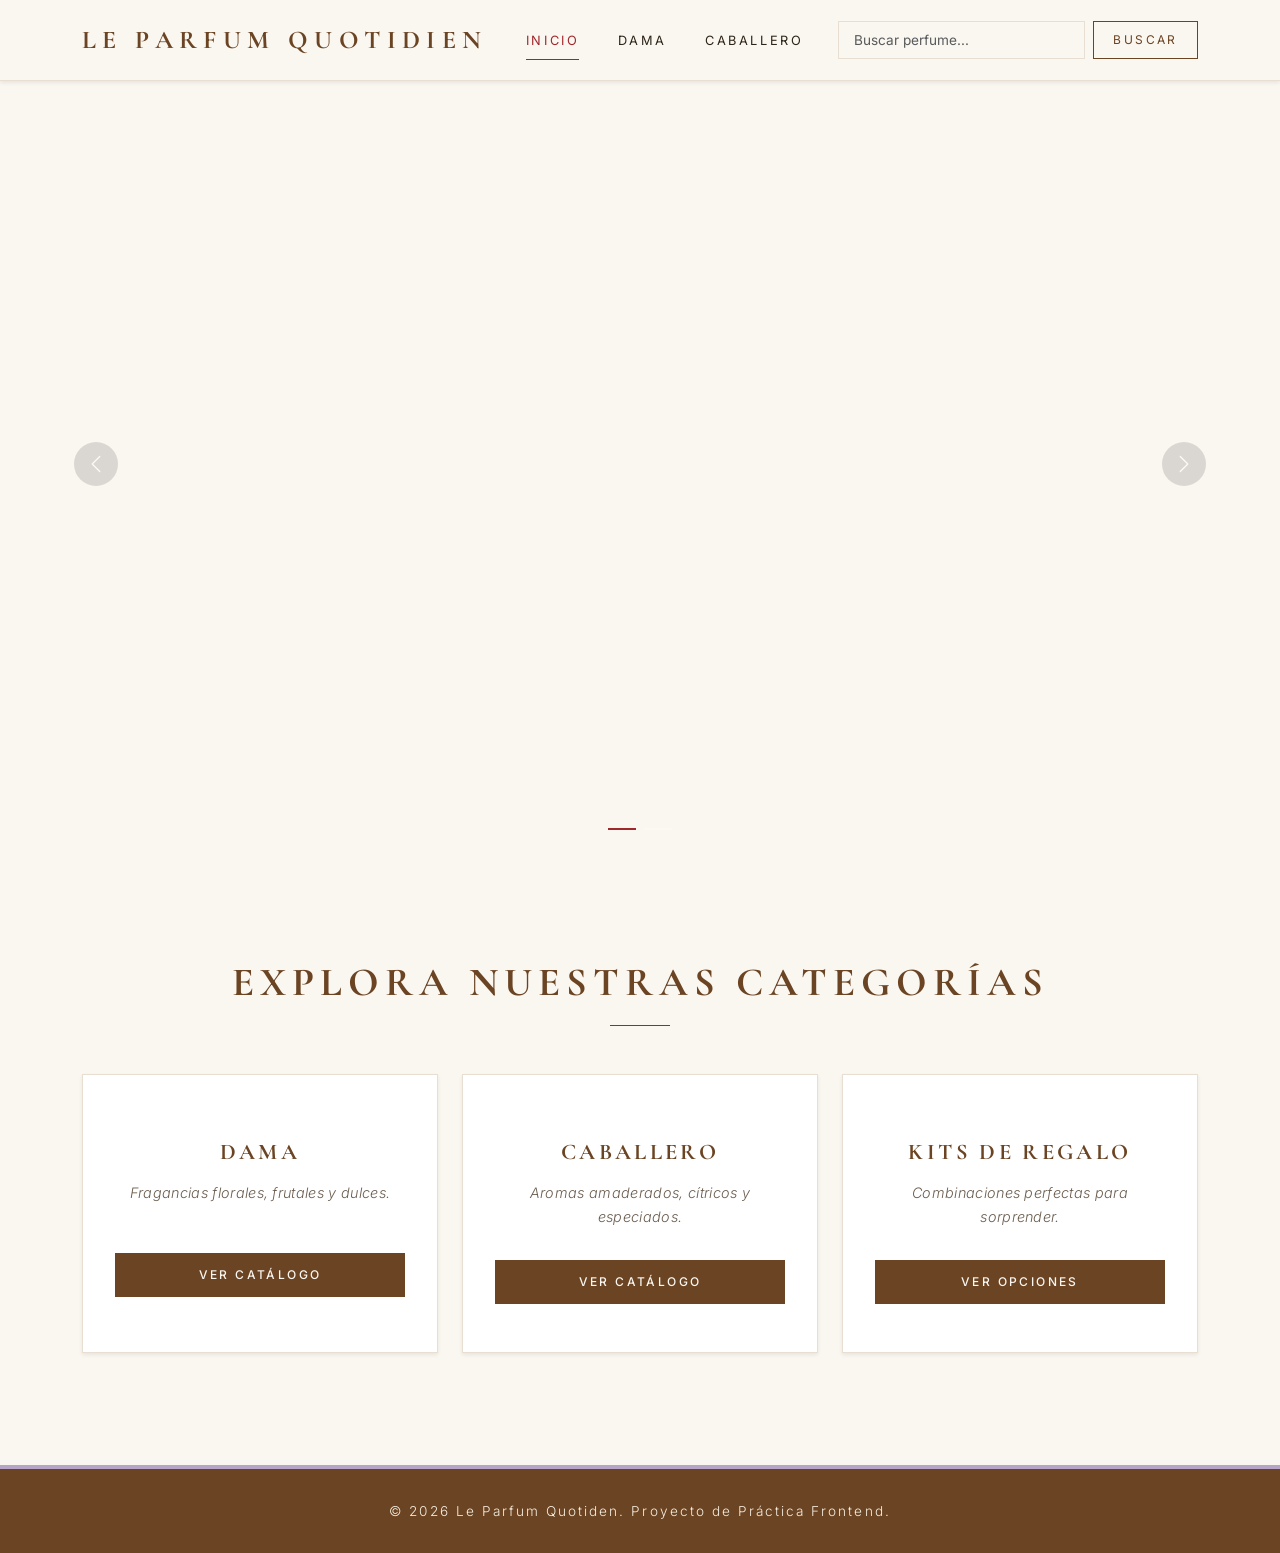
==== index.html @ 6ef6cb1e "Cambios de estilo y correccion nav" ====
<!DOCTYPE html>
<html lang="es">
<head>
    <meta charset="UTF-8">
    <meta name="viewport" content="width=device-width, initial-scale=1.0">
    <title>Le Parfum Quotiden</title>
    
    <link href="https://cdn.jsdelivr.net/npm/bootstrap@5.3.8/dist/css/bootstrap.min.css" rel="stylesheet" integrity="sha384-sRIl4kxILFvY47J16cr9ZwB07vP4J8+LH7qKQnuqkuIAvNWLzeN8tE5YBujZqJLB" crossorigin="anonymous">
    
    <link rel="stylesheet" href="./src/css/styles.css">
</head>
<body>
    <header>
        <nav class="navbar navbar-expand-lg navbar-dark bg-dark shadow-sm">
            <div class="container">
                <a class="navbar-brand fw-bold fs-3" href="./index.html">
                    LE PARFUM QUOTIDIEN
                </a>

                <button class="navbar-toggler" type="button" data-bs-toggle="collapse" data-bs-target="#navbarPerfumes">
                    <span class="navbar-toggler-icon"></span>
                </button>

                <div class="collapse navbar-collapse" id="navbarPerfumes">
                    <ul class="navbar-nav ms-auto mb-2 mb-lg-0">
                        <li class="nav-item"><a class="nav-link active" href="./index.html">Inicio</a></li>
                        <li class="nav-item"><a class="nav-link" href="./dama.html">Dama</a></li>
                        <li class="nav-item"><a class="nav-link" href="./caballero.html">Caballero</a></li>
                    </ul>
                    
                    <form class="d-flex ms-lg-3" role="search">
                        <input class="form-control me-2" type="search" placeholder="Buscar perfume..." aria-label="Search">
                        <button class="btn btn-outline-primary" type="submit">Buscar</button>
                    </form>
                </div>
            </div>
        </nav>
    </header>

    <main>
        <div id="carouselPrincipal" class="carousel slide carousel-fade mb-5" data-bs-ride="carousel">
            <div class="carousel-indicators">
                <button type="button" data-bs-target="#carouselPrincipal" data-bs-slide-to="0" class="active"></button>
                <button type="button" data-bs-target="#carouselPrincipal" data-bs-slide-to="1"></button>
            </div>

            <div class="carousel-inner">
                <div class="carousel-item active">
                    <video autoplay muted loop class="d-block carousel-video">
                        <source src="./src/media/landing/carousel1.mp4" type="video/mp4">
                        Tu navegador no soporta el elemento de video.
                    </video>
                </div>

                <div class="carousel-item">
                    <div class="ratio-carousel">
                        <iframe
                            src="https://www.youtube.com/embed/Tdal-6WNWVo?autoplay=1&mute=1&loop=1&playlist=Tdal-6WNWVo&controls=0&showinfo=0&modestbranding=1&rel=0&playsinline=1&disablekb=1&iv_load_policy=3"
                            title="Video promocional"
                            allow="autoplay; encrypted-media; picture-in-picture"
                            allowfullscreen>
                        </iframe>
                    </div>
                    <div class="carousel-caption d-none d-md-block">
                        <h5>Nueva Experiencia</h5>
                        <p>Descubre nuestras fragancias en movimiento.</p>
                    </div>
                </div>
            </div>

            <button class="carousel-control-prev" type="button" data-bs-target="#carouselPrincipal" data-bs-slide="prev">
                <span class="carousel-control-prev-icon"></span>
            </button>
            <button class="carousel-control-next" type="button" data-bs-target="#carouselPrincipal" data-bs-slide="next">
                <span class="carousel-control-next-icon"></span>
            </button>
        </div>

        <div class="container mb-5">
            <h2 class="text-center fw-bold mb-4">Explora nuestras categorías</h2>
            
            <div class="row g-4 row-cols-1 row-cols-md-3">
                <div class="col" id="dama">
                    <div class="card h-100 category-card shadow-sm border-0 text-center">
                        <div class="card-body py-5">
                            <div class="display-1 text-primary mb-3"></div>
                            <h3 class="card-title fw-bold">Dama</h3>
                            <p class="card-text text-muted">Fragancias florales, frutales y dulces.</p>
                            <a href="./dama.html" class="btn btn-primary w-100">Ver Catálogo</a>
                        </div>
                    </div>
                </div>
                
                <div class="col" id="caballero">
                    <div class="card h-100 category-card shadow-sm border-0 text-center">
                        <div class="card-body py-5">
                            <div class="display-1 text-primary mb-3"></div>
                            <h3 class="card-title fw-bold">Caballero</h3>
                            <p class="card-text text-muted">Aromas amaderados, cítricos y especiados.</p>
                            <a href="./caballero.html" class="btn btn-primary w-100">Ver Catálogo</a>
                        </div>
                    </div>
                </div>

                <div class="col">
                    <div class="card h-100 category-card shadow-sm border-0 text-center">
                        <div class="card-body py-5">
                            <div class="display-1 text-primary mb-3"></div>
                            <h3 class="card-title fw-bold">Kits de Regalo</h3>
                            <p class="card-text text-muted">Combinaciones perfectas para sorprender.</p>
                            <a href="./kits.html" class="btn btn-primary w-100">Ver Opciones</a>
                        </div>
                    </div>
                </div>
            </div>
        </div>
    </main>

    <footer class="bg-dark text-white text-center py-4 mt-auto">
        <div class="container">
            <p class="mb-0">&copy; 2026 Le Parfum Quotiden. Proyecto de Práctica Frontend.</p>
        </div>
    </footer>

    <script src="https://cdn.jsdelivr.net/npm/bootstrap@5.3.8/dist/js/bootstrap.bundle.min.js"></script>
    <script src="./main.js"></script>
</body>
</html>
---- src/css/styles.css ----
/* ============================================
   LE PARFUM QUOTIDIEN — Estilos minimalistas
   Paleta: madera, lavanda, vainilla, rojo intenso
   ============================================ */

@import url('https://fonts.googleapis.com/css2?family=Cormorant+Garamond:wght@300;400;500;600;700&family=Inter:wght@300;400;500;600&display=swap');

:root {
    --madera-oscura: #6B4423;
    --madera-media:  #8B6B47;
    --madera-clara:  #C4A57B;
    --lavanda:       #B6A5C8;
    --lavanda-suave: #E8E0EF;
    --vainilla:      #FAF6F0;
    --crema:         #F5EDE0;
    --rojo-intenso:  #A0282D;
    --rojo-hover:    #7A1E22;
    --texto:         #2C2418;
    --texto-suave:   #6B5D4F;
    --linea:         #E8DFD2;
}

/* ---------- BASE ---------- */
html, body {
    height: 100%;
}

body {
    font-family: 'Inter', sans-serif;
    background-color: var(--vainilla);
    color: var(--texto);
    font-weight: 300;
    letter-spacing: 0.02em;
    display: flex;
    flex-direction: column;
}

main {
    flex: 1;
}

h1, h2, h3, h4, h5, h6,
.card-title,
.navbar-brand {
    font-family: 'Cormorant Garamond', serif;
    font-weight: 500;
    letter-spacing: 0.04em;
    color: var(--texto);
}

/* ---------- NAVBAR ---------- */
.navbar.bg-dark {
    background-color: var(--vainilla) !important;
    border-bottom: 1px solid var(--linea);
    padding: 1rem 0;
}

.navbar-dark .navbar-brand {
    color: var(--madera-oscura) !important;
    font-size: 1.6rem !important;
    letter-spacing: 0.25em;
    text-transform: uppercase;
    font-weight: 600;
}

.navbar-dark .nav-link {
    color: var(--texto) !important;
    text-transform: uppercase;
    font-size: 0.8rem;
    letter-spacing: 0.2em;
    font-weight: 400;
    padding: 0.5rem 1.2rem !important;
    position: relative;
    transition: color 0.25s ease;
}

.navbar-dark .nav-link:hover,
.navbar-dark .nav-link.active {
    color: var(--rojo-intenso) !important;
}

.navbar-dark .nav-link.active::after {
    content: '';
    position: absolute;
    bottom: -2px;
    left: 1.2rem;
    right: 1.2rem;
    height: 1px;
    background-color: var(--rojo-intenso);
}

.navbar-dark .navbar-toggler {
    border-color: var(--madera-clara);
}

.navbar-dark .navbar-toggler-icon {
    filter: invert(0.7) sepia(0.4);
}

/* Buscador */
.navbar .form-control {
    border: 1px solid var(--linea);
    background-color: transparent;
    border-radius: 0;
    font-size: 0.85rem;
    padding: 0.5rem 0.9rem;
}

.navbar .form-control:focus {
    border-color: var(--lavanda);
    box-shadow: none;
    background-color: #fff;
}

.navbar .btn-outline-primary {
    color: var(--madera-oscura);
    border: 1px solid var(--madera-oscura);
    border-radius: 0;
    text-transform: uppercase;
    font-size: 0.75rem;
    letter-spacing: 0.2em;
    padding: 0.5rem 1.2rem;
    background: transparent;
    transition: all 0.3s ease;
}

.navbar .btn-outline-primary:hover {
    background-color: var(--madera-oscura);
    color: var(--vainilla);
}

/* ---------- CAROUSEL ---------- */
.carousel-item {
    height: 85vh;
}

.carousel-video,
.carousel-img,
.carousel-item img {
    height: 100%;
    width: 100%;
    object-fit: cover;
    filter: brightness(0.85);
}

/* Iframe de YouTube en el carrusel: llenar el area sin barras negras */
.ratio-carousel {
    position: relative;
    width: 100%;
    height: 100%;
    overflow: hidden;
}

.ratio-carousel iframe {
    position: absolute;
    top: 50%;
    left: 50%;
    width: 100vw;
    height: 56.25vw;       /* 16:9 sobre el ancho */
    min-height: 100%;
    min-width: 177.78vh;   /* 16:9 sobre el alto */
    transform: translate(-50%, -50%);
    border: 0;
    pointer-events: none;  /* impide que el click pause el video */
}

.carousel-caption {
    background: transparent !important;
    bottom: 15%;
}

.carousel-caption h5 {
    font-family: 'Cormorant Garamond', serif;
    font-size: 2.5rem;
    font-weight: 400;
    letter-spacing: 0.15em;
    text-transform: uppercase;
    color: var(--vainilla);
    text-shadow: 0 2px 12px rgba(0, 0, 0, 0.4);
}

.carousel-caption p {
    font-size: 1rem;
    font-weight: 300;
    letter-spacing: 0.1em;
    color: var(--vainilla);
    text-shadow: 0 2px 8px rgba(0, 0, 0, 0.5);
}

.carousel-indicators [data-bs-target] {
    width: 28px;
    height: 2px;
    background-color: rgba(255, 255, 255, 0.6);
    border: none;
    margin: 0 4px;
    transition: background-color 0.3s ease;
}

.carousel-indicators .active {
    background-color: var(--rojo-intenso);
}

.carousel-control-prev-icon,
.carousel-control-next-icon {
    background-color: rgba(0, 0, 0, 0.25);
    border-radius: 50%;
    padding: 1.4rem;
    background-size: 45%;
}

/* ---------- TITULOS DE SECCION ---------- */
main h2,
.container h2 {
    font-family: 'Cormorant Garamond', serif;
    font-weight: 400;
    font-size: 2.5rem;
    letter-spacing: 0.15em;
    text-transform: uppercase;
    color: var(--madera-oscura);
    position: relative;
    padding-bottom: 1.2rem;
    margin-bottom: 3rem !important;
}

main h2::after,
.container h2::after {
    content: '';
    position: absolute;
    bottom: 0;
    left: 50%;
    transform: translateX(-50%);
    width: 60px;
    height: 1px;
    background-color: var(--rojo-intenso);
}

/* ---------- CARDS DE CATEGORIA (Index) ---------- */
.category-card {
    transition: transform 0.4s ease, box-shadow 0.4s ease;
    cursor: pointer;
    background-color: #fff !important;
    border: 1px solid var(--linea) !important;
    border-radius: 0 !important;
}

.category-card:hover {
    transform: translateY(-8px);
    box-shadow: 0 18px 40px rgba(107, 68, 35, 0.12) !important;
}

.category-card .card-body {
    padding: 3rem 2rem !important;
}

.category-card .card-title {
    font-size: 1.8rem;
    letter-spacing: 0.15em;
    text-transform: uppercase;
    color: var(--madera-oscura);
    margin-bottom: 1rem;
}

.category-card .card-text {
    color: var(--texto-suave) !important;
    font-size: 0.9rem;
    font-style: italic;
    margin-bottom: 2rem;
    min-height: 2.5rem;
}

/* ---------- CARDS DE PRODUCTO (Dama / Caballero / Kits) ---------- */
.card {
    background-color: #fff;
    border: 1px solid var(--linea) !important;
    border-radius: 0 !important;
    overflow: hidden;
    transition: transform 0.4s ease, box-shadow 0.4s ease;
}

.card:hover {
    transform: translateY(-6px);
    box-shadow: 0 18px 40px rgba(107, 68, 35, 0.12) !important;
}

.card-img-top {
    transition: transform 0.6s ease;
}

.card:hover .card-img-top {
    transform: scale(1.04);
}

.card-body {
    padding: 1.5rem !important;
}

.card-title {
    font-size: 1.4rem !important;
    letter-spacing: 0.1em;
    color: var(--madera-oscura);
}

.card-text {
    color: var(--texto-suave) !important;
    font-size: 0.85rem;
    line-height: 1.6;
}

/* ---------- BOTONES ---------- */
.btn-primary,
.btn-dark {
    background-color: var(--madera-oscura) !important;
    border: 1px solid var(--madera-oscura) !important;
    color: var(--vainilla) !important;
    border-radius: 0 !important;
    text-transform: uppercase;
    letter-spacing: 0.2em;
    font-size: 0.75rem;
    font-weight: 500;
    padding: 0.75rem 1.5rem !important;
    transition: all 0.3s ease;
}

.btn-primary:hover,
.btn-dark:hover {
    background-color: var(--rojo-intenso) !important;
    border-color: var(--rojo-intenso) !important;
    color: var(--vainilla) !important;
    letter-spacing: 0.25em;
}

.btn.rounded-pill {
    border-radius: 0 !important;
}

/* ---------- HEROES DE CATEGORIA (Dama / Caballero) ---------- */
main > header.position-relative {
    min-height: 60vh !important;
    margin-bottom: 2rem;
}

main > header.position-relative::before {
    content: '';
    position: absolute;
    inset: 0;
    background: linear-gradient(rgba(44, 36, 24, 0.55), rgba(44, 36, 24, 0.65));
    z-index: 1;
}

main > header.position-relative > * {
    position: relative;
    z-index: 2;
}

main > header.position-relative span,
main > header.position-relative h1,
main > header.position-relative p {
    color: var(--vainilla) !important;
}

main > header.position-relative span {
    font-family: 'Cormorant Garamond', serif;
    font-weight: 300 !important;
}

/* ---------- FOOTER ---------- */
footer.bg-dark {
    background-color: var(--madera-oscura) !important;
    color: var(--vainilla) !important;
    border-top: 4px solid var(--lavanda);
    padding: 2rem 0 !important;
    font-size: 0.85rem;
    letter-spacing: 0.15em;
}

footer p {
    color: var(--crema) !important;
    margin: 0;
}

/* ---------- ACENTO LAVANDA: detalle decorativo en secciones ---------- */
.container.mb-5 {
    background-color: var(--vainilla);
    padding-top: 4rem;
    padding-bottom: 4rem;
}

/* ---------- RESPONSIVE ---------- */
@media (max-width: 768px) {
    .navbar-dark .navbar-brand {
        font-size: 1.1rem !important;
        letter-spacing: 0.15em;
    }
    .carousel-item {
        height: 85vh;
    }
    main h2,
    .container h2 {
        font-size: 1.8rem;
    }
    .carousel-caption h5 {
        font-size: 1.5rem;
    }
}

.ratio-carousel {
    position: relative;
    width: 100%;
    height: 100%;
    overflow: hidden;
}

.ratio-carousel iframe {
    position: absolute;
    top: 50%;
    left: 50%;
    width: 100vw;
    height: 56.25vw; /* 16:9 sobre el ancho */
    min-height: 100%;
    min-width: 177.78vh; /* 16:9 sobre el alto */
    transform: translate(-50%, -50%);
    border: 0;
    pointer-events: none; /* impide que el click en el video pause */
}
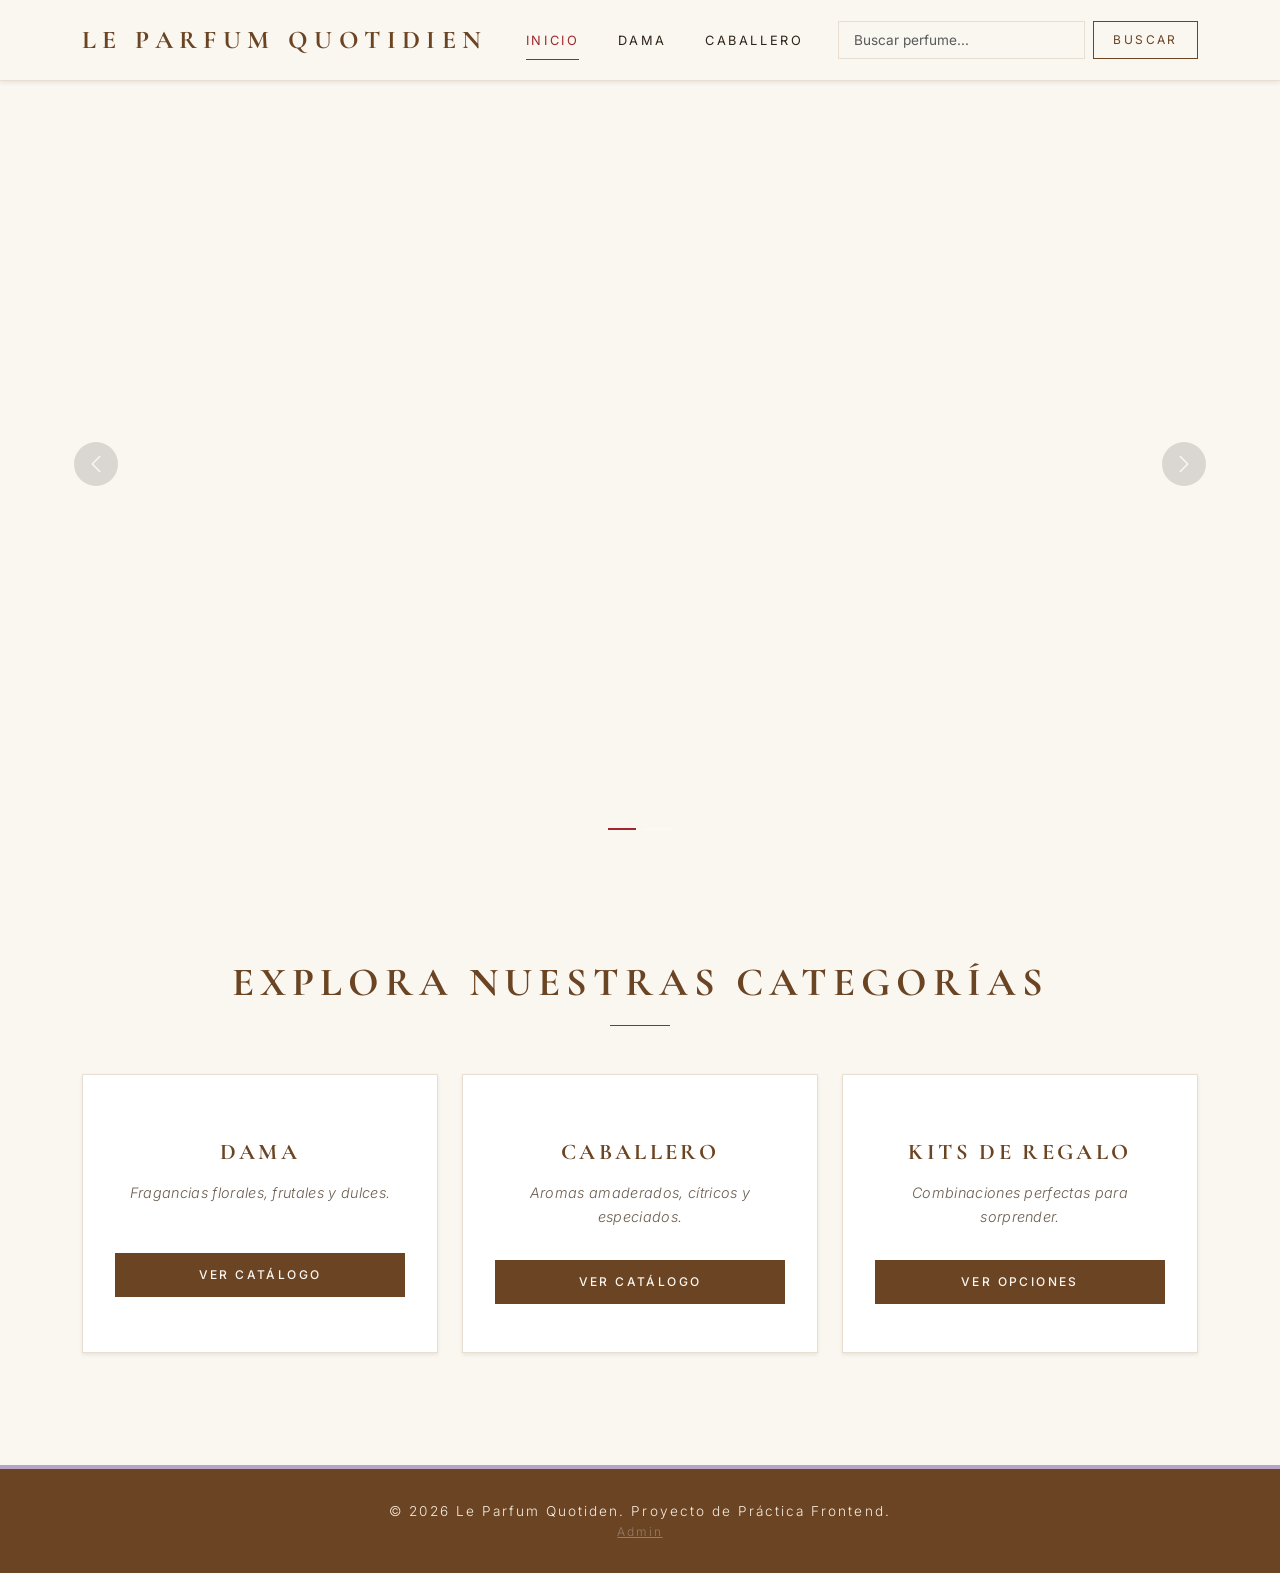
==== commit 8f48a2d5: "Agrego login de administrador" ====
--- a/index.html
+++ b/index.html
@@ -119,10 +119,12 @@
     <footer class="bg-dark text-white text-center py-4 mt-auto">
         <div class="container">
             <p class="mb-0">&copy; 2026 Le Parfum Quotiden. Proyecto de Práctica Frontend.</p>
+            <a href="./login.html" style="color: rgba(255,255,255,0.3); font-size: 0.75rem;">Admin</a>
         </div>
     </footer>
 
     <script src="https://cdn.jsdelivr.net/npm/bootstrap@5.3.8/dist/js/bootstrap.bundle.min.js"></script>
-    <script src="./main.js"></script>
+    <script src="./src/js/main.js"></script>
+
 </body>
 </html>
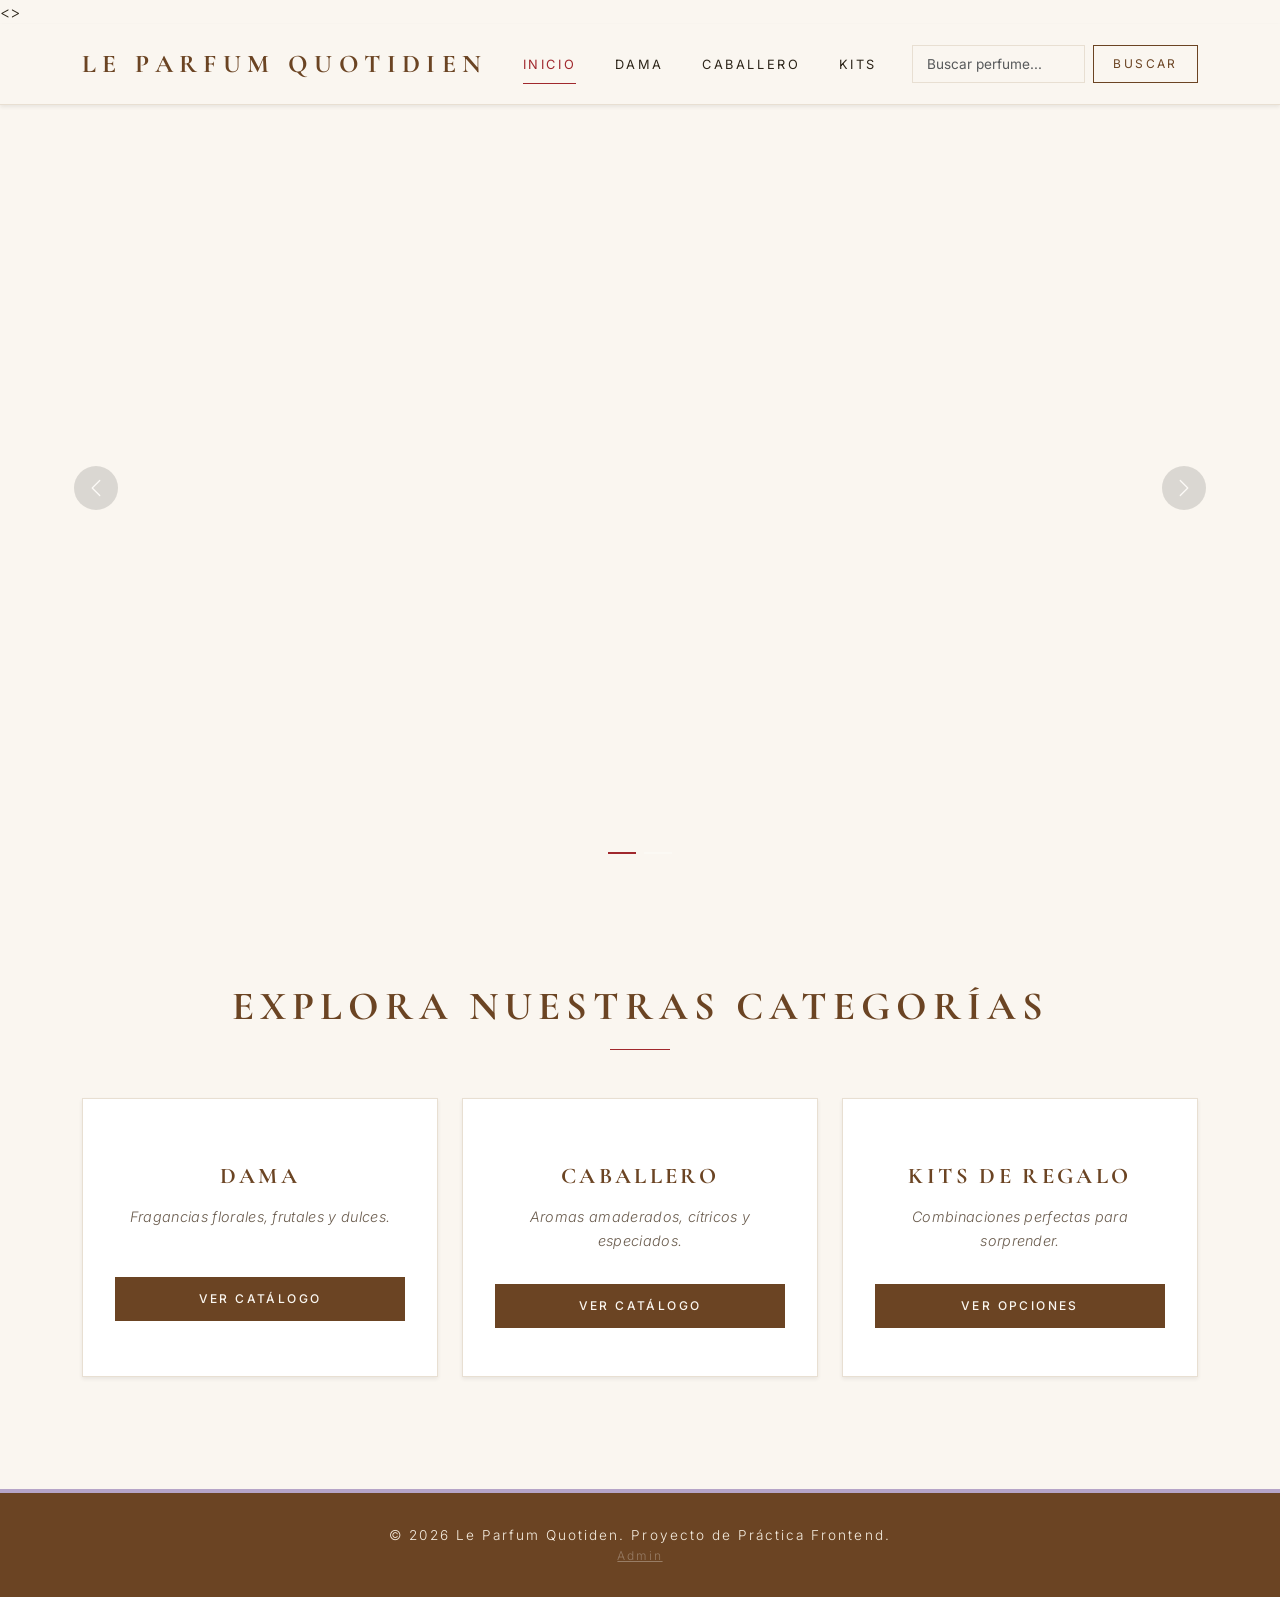
==== commit 6e854118: "Feature: Se agregan includes de header y footer" ====
--- a/index.html
+++ b/index.html
@@ -9,34 +9,8 @@
     
     <link rel="stylesheet" href="./src/css/styles.css">
 </head>
-<body>
-    <header>
-        <nav class="navbar navbar-expand-lg navbar-dark bg-dark shadow-sm">
-            <div class="container">
-                <a class="navbar-brand fw-bold fs-3" href="./index.html">
-                    LE PARFUM QUOTIDIEN
-                </a>
-
-                <button class="navbar-toggler" type="button" data-bs-toggle="collapse" data-bs-target="#navbarPerfumes">
-                    <span class="navbar-toggler-icon"></span>
-                </button>
-
-                <div class="collapse navbar-collapse" id="navbarPerfumes">
-                    <ul class="navbar-nav ms-auto mb-2 mb-lg-0">
-                        <li class="nav-item"><a class="nav-link active" href="./index.html">Inicio</a></li>
-                        <li class="nav-item"><a class="nav-link" href="./dama.html">Dama</a></li>
-                        <li class="nav-item"><a class="nav-link" href="./caballero.html">Caballero</a></li>
-                    </ul>
-                    
-                    <form class="d-flex ms-lg-3" role="search">
-                        <input class="form-control me-2" type="search" placeholder="Buscar perfume..." aria-label="Search">
-                        <button class="btn btn-outline-primary" type="submit">Buscar</button>
-                    </form>
-                </div>
-            </div>
-        </nav>
-    </header>
-
+<>
+   <div id="header-placeholder"></div>
     <main>
         <div id="carouselPrincipal" class="carousel slide carousel-fade mb-5" data-bs-ride="carousel">
             <div class="carousel-indicators">
@@ -86,7 +60,7 @@
                             <div class="display-1 text-primary mb-3"></div>
                             <h3 class="card-title fw-bold">Dama</h3>
                             <p class="card-text text-muted">Fragancias florales, frutales y dulces.</p>
-                            <a href="./dama.html" class="btn btn-primary w-100">Ver Catálogo</a>
+                            <a href="./src/views/dama.html" class="btn btn-primary w-100">Ver Catálogo</a>
                         </div>
                     </div>
                 </div>
@@ -97,7 +71,7 @@
                             <div class="display-1 text-primary mb-3"></div>
                             <h3 class="card-title fw-bold">Caballero</h3>
                             <p class="card-text text-muted">Aromas amaderados, cítricos y especiados.</p>
-                            <a href="./caballero.html" class="btn btn-primary w-100">Ver Catálogo</a>
+                            <a href="./src/views/caballero.html" class="btn btn-primary w-100">Ver Catálogo</a>
                         </div>
                     </div>
                 </div>
@@ -108,7 +82,7 @@
                             <div class="display-1 text-primary mb-3"></div>
                             <h3 class="card-title fw-bold">Kits de Regalo</h3>
                             <p class="card-text text-muted">Combinaciones perfectas para sorprender.</p>
-                            <a href="./kits.html" class="btn btn-primary w-100">Ver Opciones</a>
+                            <a href="./src/views/kits.html" class="btn btn-primary w-100">Ver Opciones</a>
                         </div>
                     </div>
                 </div>
@@ -119,11 +93,12 @@
     <footer class="bg-dark text-white text-center py-4 mt-auto">
         <div class="container">
             <p class="mb-0">&copy; 2026 Le Parfum Quotiden. Proyecto de Práctica Frontend.</p>
-            <a href="./login.html" style="color: rgba(255,255,255,0.3); font-size: 0.75rem;">Admin</a>
+            <a href="./src/views/login.html" style="color: rgba(255,255,255,0.3); font-size: 0.75rem;">Admin</a>
         </div>
     </footer>
 
     <script src="https://cdn.jsdelivr.net/npm/bootstrap@5.3.8/dist/js/bootstrap.bundle.min.js"></script>
+    <script src="./src/js/includes.js"></script>
     <script src="./src/js/main.js"></script>
 
 </body>
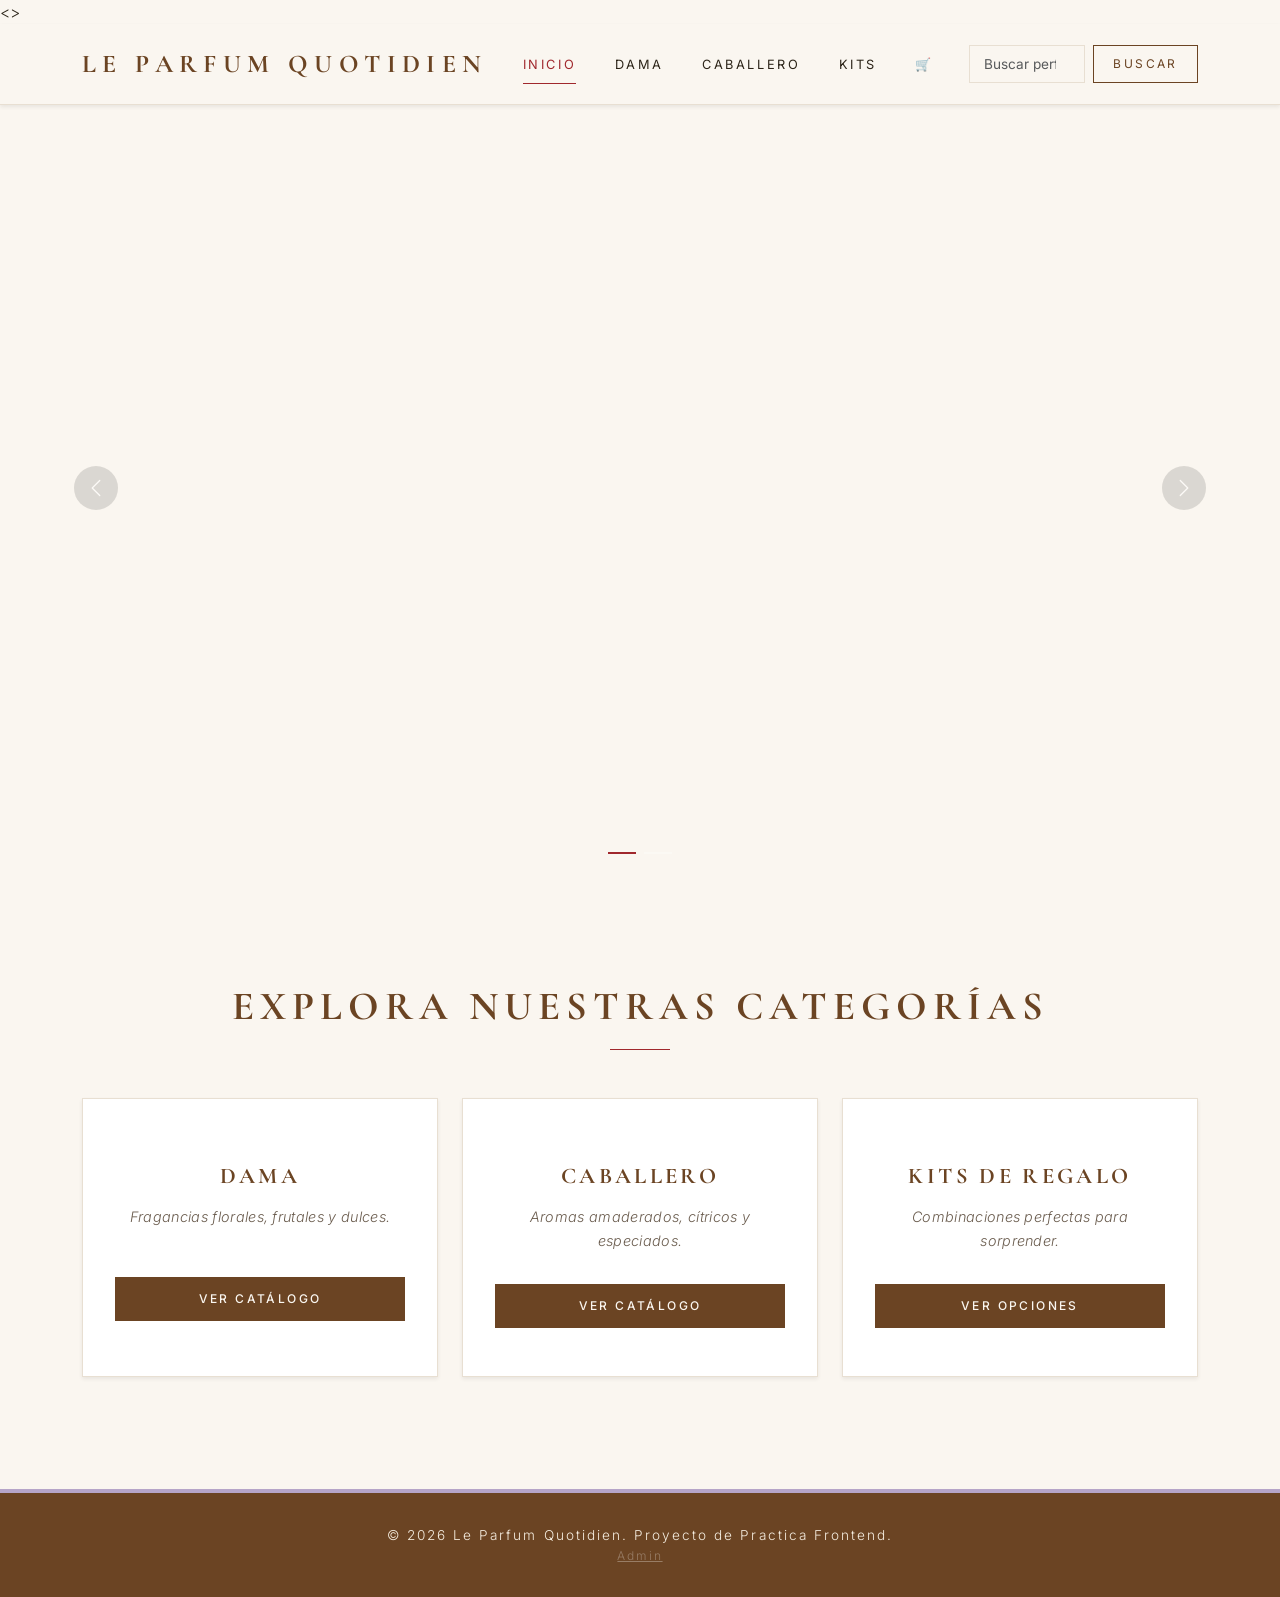
==== commit 727e101c: "Agrego carrito de compras y su logica" ====
--- a/index.html
+++ b/index.html
@@ -90,12 +90,7 @@
         </div>
     </main>
 
-    <footer class="bg-dark text-white text-center py-4 mt-auto">
-        <div class="container">
-            <p class="mb-0">&copy; 2026 Le Parfum Quotiden. Proyecto de Práctica Frontend.</p>
-            <a href="./src/views/login.html" style="color: rgba(255,255,255,0.3); font-size: 0.75rem;">Admin</a>
-        </div>
-    </footer>
+   <div id="footer-placeholder"></div>
 
     <script src="https://cdn.jsdelivr.net/npm/bootstrap@5.3.8/dist/js/bootstrap.bundle.min.js"></script>
     <script src="./src/js/includes.js"></script>
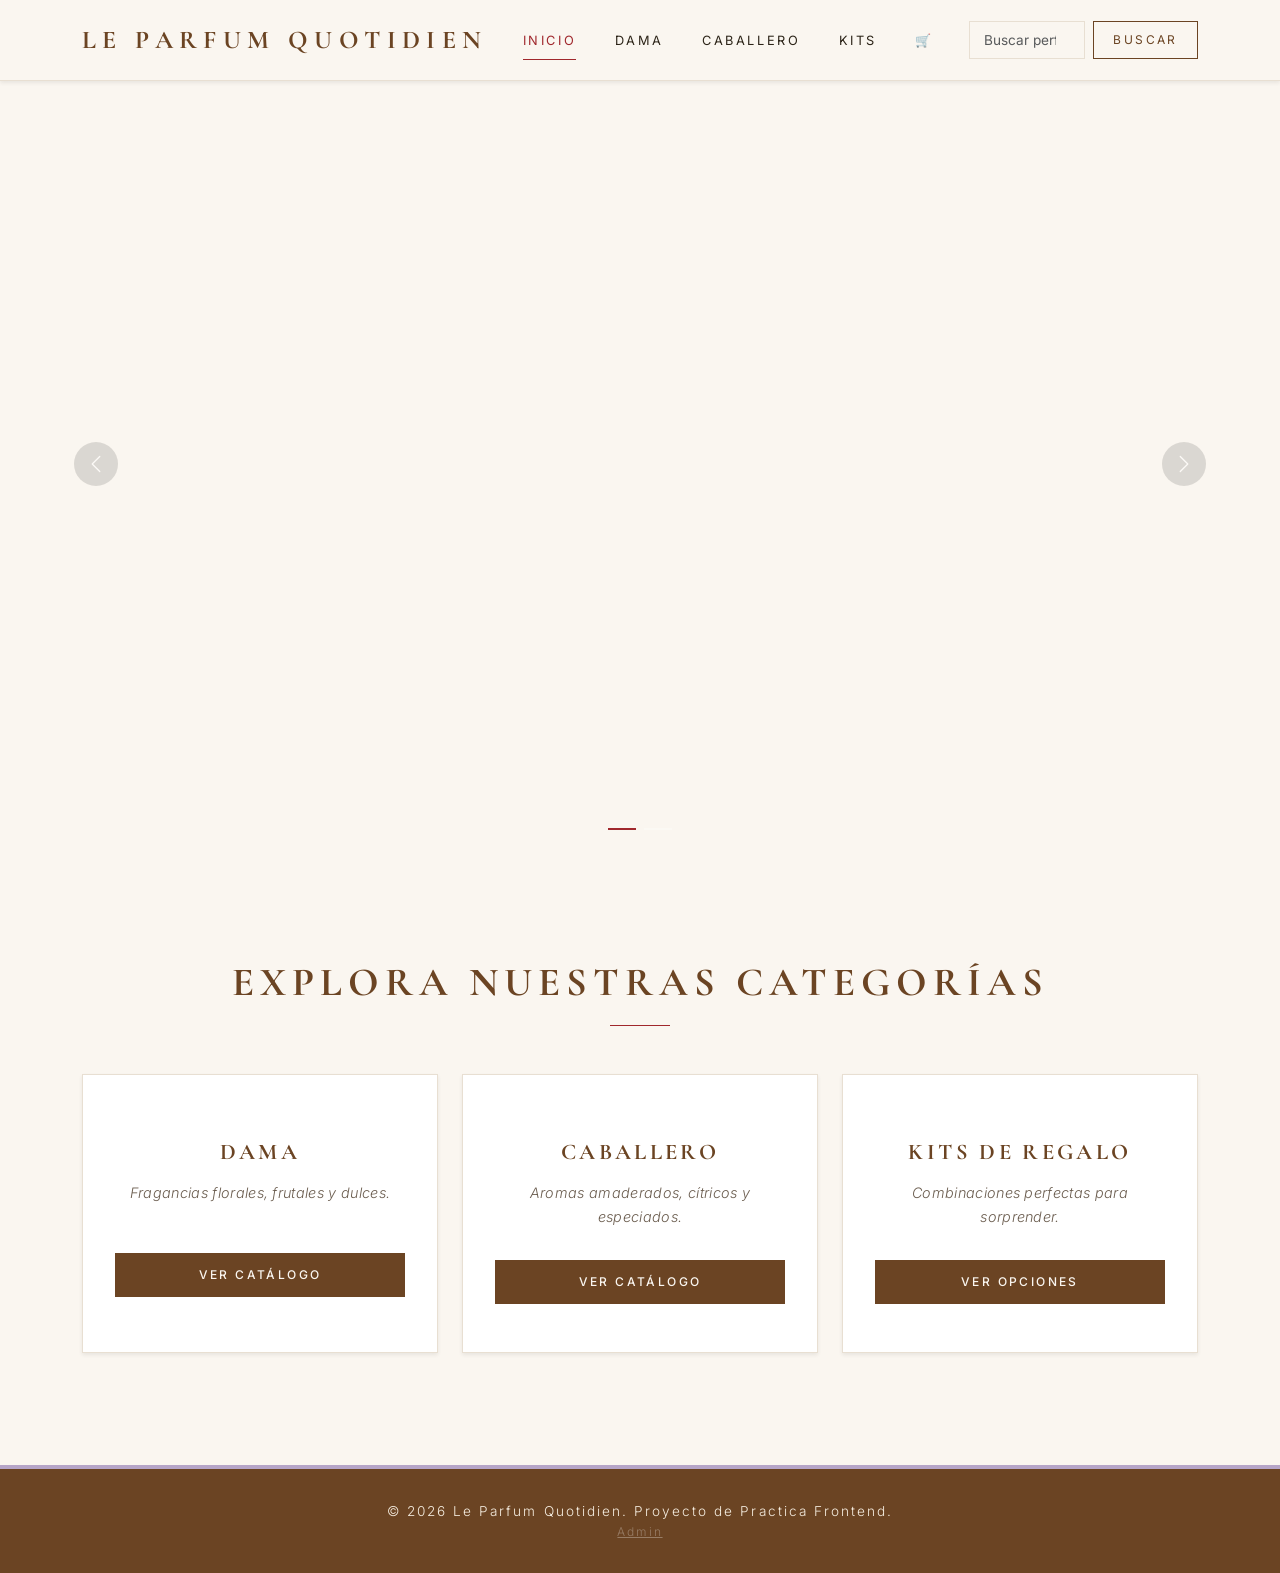
==== commit 157c20b9: "style: Se cambian imágenes de los banners de categoría" ====
--- a/index.html
+++ b/index.html
@@ -9,7 +9,7 @@
     
     <link rel="stylesheet" href="./src/css/styles.css">
 </head>
-<>
+<body>
    <div id="header-placeholder"></div>
     <main>
         <div id="carouselPrincipal" class="carousel slide carousel-fade mb-5" data-bs-ride="carousel">
--- a/src/css/styles.css
+++ b/src/css/styles.css
@@ -421,4 +421,57 @@
     transform: translate(-50%, -50%);
     border: 0;
     pointer-events: none; /* impide que el click en el video pause */
+}
+
+/* Banners de categorías*/
+
+/* Base del contenedor principal */
+.category-banner {
+    background-position: center center;
+    background-repeat: no-repeat;
+    background-size: cover;
+    min-height: 50vh;
+}
+
+/* Modificadores para cargar la imagen correspondiente desde tu carpeta media */
+.banner-caballero {
+    background-image: linear-gradient(rgba(0, 0, 0, 0.45), rgba(0, 0, 0, 0.45)), 
+                      url('../media/categories/caballeros.jpg');
+}
+
+.banner-dama {
+    background-image: linear-gradient(rgba(0, 0, 0, 0.45), rgba(0, 0, 0, 0.45)), 
+                      url('../media/categories/damas.jpg');
+}
+
+.banner-kits {
+    background-image: linear-gradient(rgba(0, 0, 0, 0.45), rgba(0, 0, 0, 0.45)), 
+                      url('../media/categories/kits.jpg');
+}
+
+/* Tipografía fluida y espaciado premium para el título */
+.category-title {
+    font-size: calc(2.5rem + 4vw); 
+    letter-spacing: 0.3em; 
+    line-height: 1;
+    text-shadow: 2px 4px 10px rgba(0, 0, 0, 0.3);
+}
+
+/* Subtítulo */
+.category-subtitle {
+    letter-spacing: 0.1em;
+}
+
+/* Divisor dorado minimalista (tomando el color de nuestra paleta refinada) */
+.category-divider {
+    width: 80px; 
+    height: 2px; 
+    background-color: #C5A059; /* Cambiado a dorado para mantener la identidad de lujo */
+    opacity: 0.8;
+}
+
+/* Descripción en cursiva */
+.category-description {
+    font-style: italic;
+    text-shadow: 1px 2px 5px rgba(0, 0, 0, 0.4);
 }
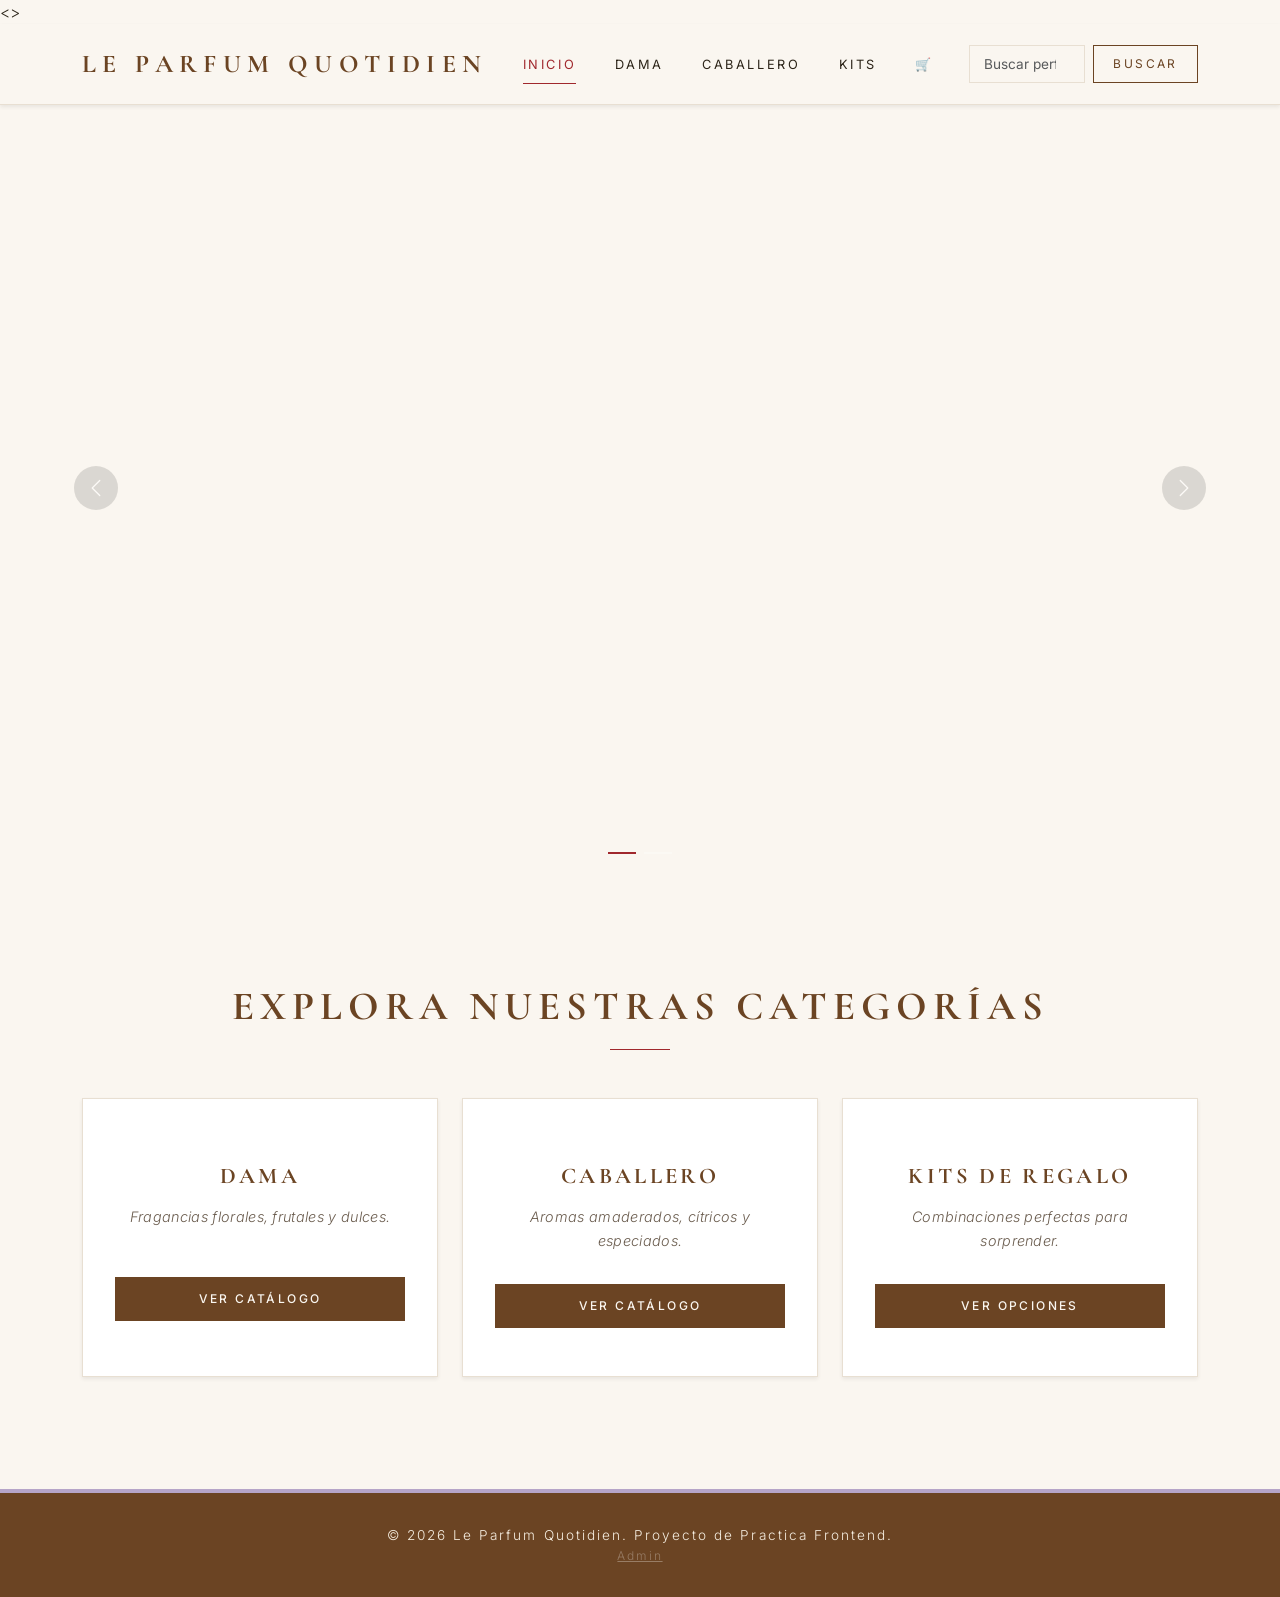
==== commit ba830850: "Merge pull request #14 from Alexxxlorc/main banner images" ====
--- a/index.html
+++ b/index.html
@@ -9,7 +9,7 @@
     
     <link rel="stylesheet" href="./src/css/styles.css">
 </head>
-<body>
+<>
    <div id="header-placeholder"></div>
     <main>
         <div id="carouselPrincipal" class="carousel slide carousel-fade mb-5" data-bs-ride="carousel">
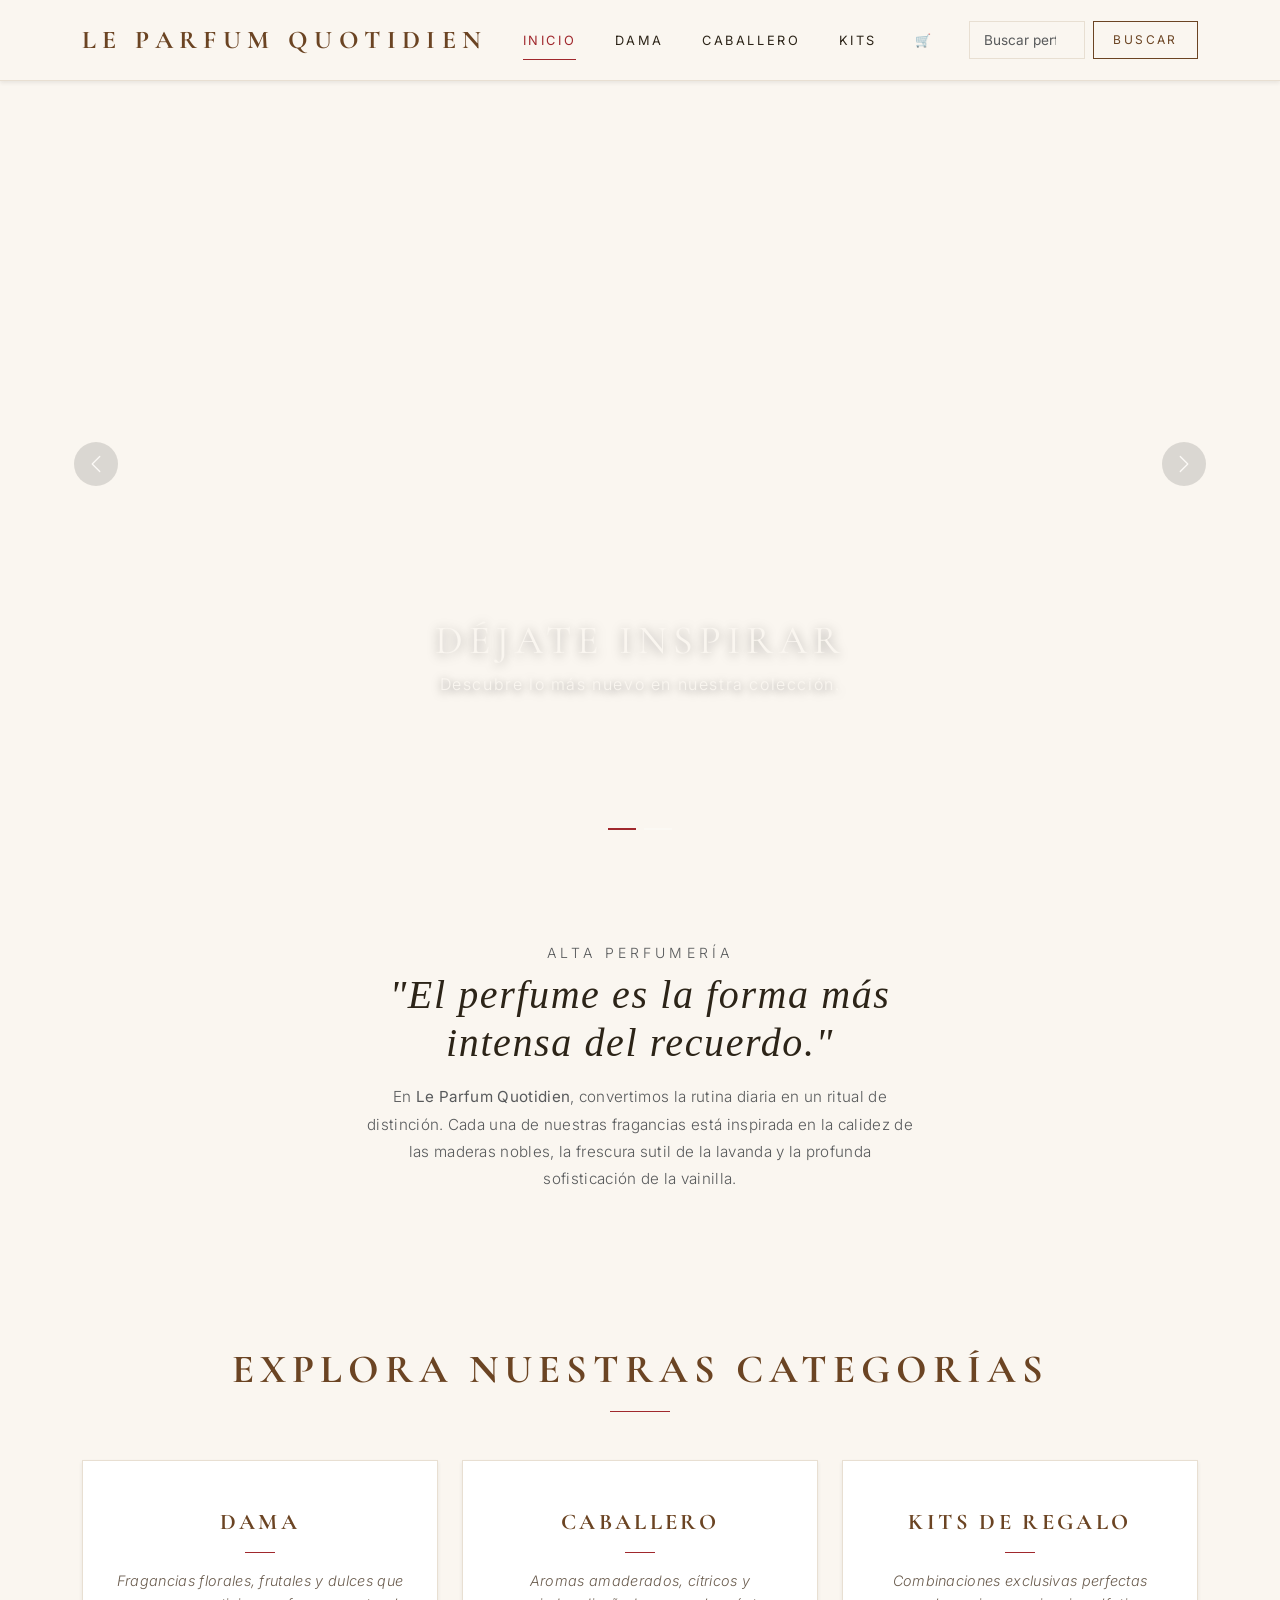
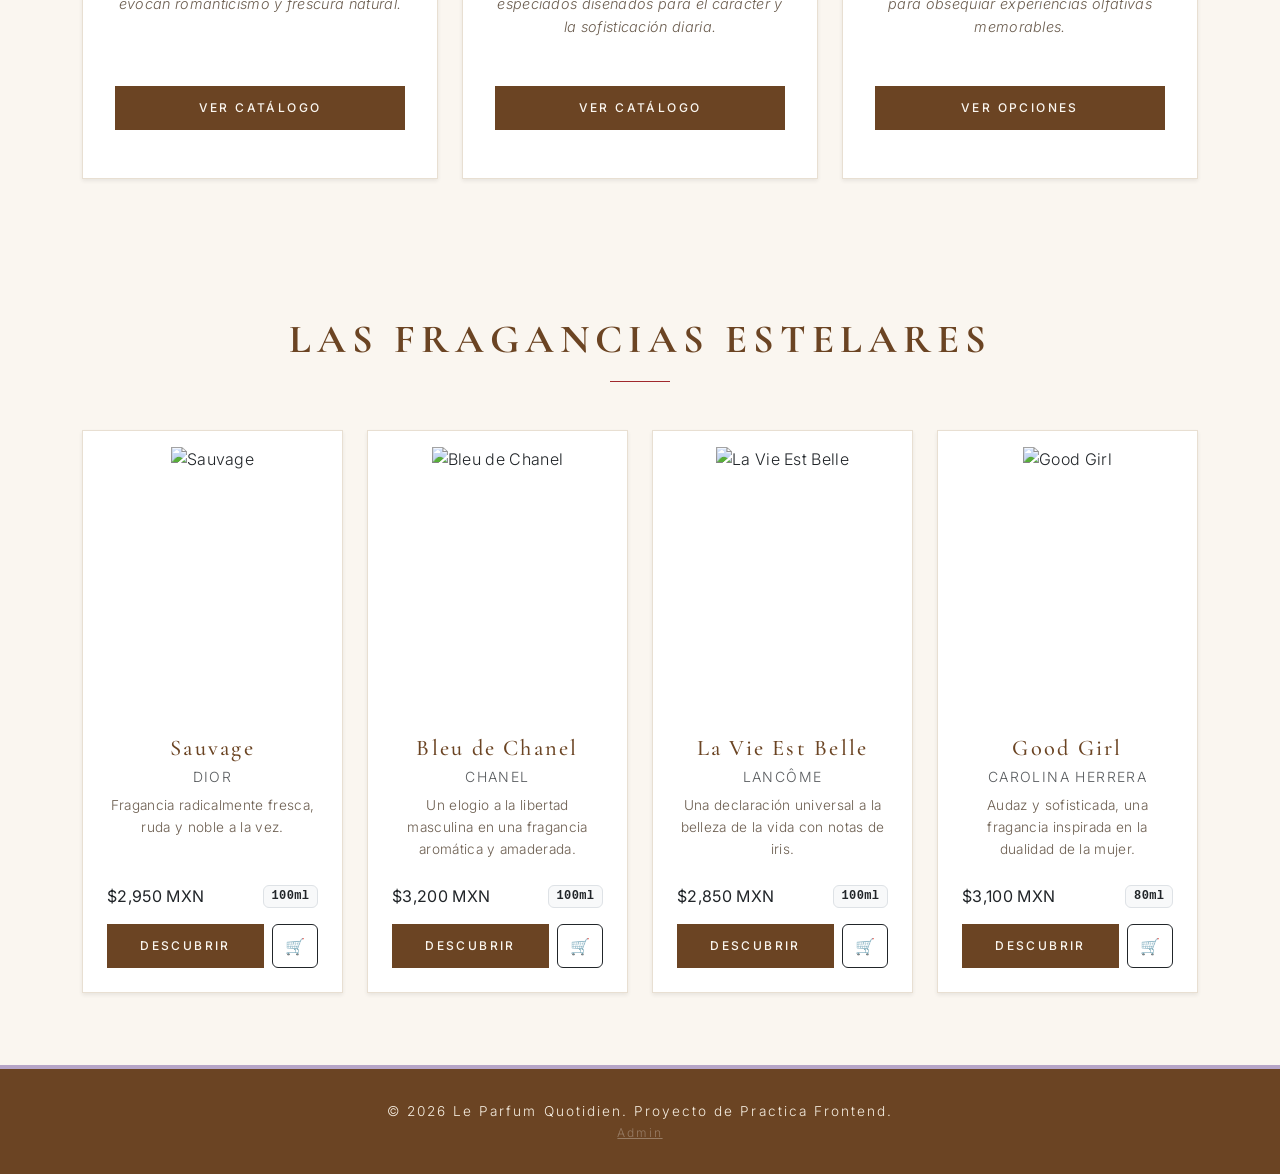
==== commit e47df52c: "Se cambia estilo de la landing page y se modifica main.js" ====
--- a/index.html
+++ b/index.html
@@ -3,14 +3,15 @@
 <head>
     <meta charset="UTF-8">
     <meta name="viewport" content="width=device-width, initial-scale=1.0">
-    <title>Le Parfum Quotiden</title>
+    <title>Le Parfum Quotidien</title>
     
-    <link href="https://cdn.jsdelivr.net/npm/bootstrap@5.3.8/dist/css/bootstrap.min.css" rel="stylesheet" integrity="sha384-sRIl4kxILFvY47J16cr9ZwB07vP4J8+LH7qKQnuqkuIAvNWLzeN8tE5YBujZqJLB" crossorigin="anonymous">
+    <link href="https://cdn.jsdelivr.net/npm/bootstrap@5.3.3/dist/css/bootstrap.min.css" rel="stylesheet">
     
     <link rel="stylesheet" href="./src/css/styles.css">
 </head>
-<>
-   <div id="header-placeholder"></div>
+<body>
+    <div id="header-placeholder"></div>
+    
     <main>
         <div id="carouselPrincipal" class="carousel slide carousel-fade mb-5" data-bs-ride="carousel">
             <div class="carousel-indicators">
@@ -24,6 +25,10 @@
                         <source src="./src/media/landing/carousel1.mp4" type="video/mp4">
                         Tu navegador no soporta el elemento de video.
                     </video>
+                    <div class="carousel-caption d-none d-md-block">
+                        <h5>Déjate Inspirar</h5>
+                        <p>Descubre lo más nuevo en nuestra colección.</p>
+                    </div>
                 </div>
 
                 <div class="carousel-item">
@@ -50,51 +55,114 @@
             </button>
         </div>
 
-        <div class="container mb-5">
+        <section class="container text-center py-5 my-4">
+            <div class="row justify-content-center">
+                <div class="col-md-8 col-lg-6">
+                    <span class="text-uppercase tracking-widest text-muted small d-block mb-2" style="letter-spacing: 0.3em;">Alta Perfumería</span>
+                    <h3 class="display-6 mb-3" style="font-family: 'Cormorant Garamond', serif; font-style: italic;">"El perfume es la forma más intensa del recuerdo."</h3>
+                    <p class="text-muted font-weight-light" style="font-size: 0.95rem; line-height: 1.8;">
+                        En <strong>Le Parfum Quotidien</strong>, convertimos la rutina diaria en un ritual de distinción. Cada una de nuestras fragancias está inspirada en la calidez de las maderas nobles, la frescura sutil de la lavanda y la profunda sofisticación de la vainilla.
+                    </p>
+                </div>
+            </div>
+        </section>
+
+        <section class="container mb-5">
             <h2 class="text-center fw-bold mb-4">Explora nuestras categorías</h2>
             
             <div class="row g-4 row-cols-1 row-cols-md-3">
                 <div class="col" id="dama">
                     <div class="card h-100 category-card shadow-sm border-0 text-center">
-                        <div class="card-body py-5">
-                            <div class="display-1 text-primary mb-3"></div>
-                            <h3 class="card-title fw-bold">Dama</h3>
-                            <p class="card-text text-muted">Fragancias florales, frutales y dulces.</p>
-                            <a href="./src/views/dama.html" class="btn btn-primary w-100">Ver Catálogo</a>
+                        <div class="card-body py-5 d-flex flex-column justify-content-between">
+                            <div>
+                                <h3 class="card-title fw-bold">Dama</h3>
+                                <div class="mx-auto mb-3" style="width: 30px; height: 1px; background-color: var(--rojo-intenso);"></div>
+                                <p class="card-text text-muted">Fragancias florales, frutales y dulces que evocan romanticismo y frescura natural.</p>
+                            </div>
+                            <a href="./src/views/dama.html" class="btn btn-primary w-100 mt-3">Ver Catálogo</a>
                         </div>
                     </div>
                 </div>
                 
                 <div class="col" id="caballero">
                     <div class="card h-100 category-card shadow-sm border-0 text-center">
-                        <div class="card-body py-5">
-                            <div class="display-1 text-primary mb-3"></div>
-                            <h3 class="card-title fw-bold">Caballero</h3>
-                            <p class="card-text text-muted">Aromas amaderados, cítricos y especiados.</p>
-                            <a href="./src/views/caballero.html" class="btn btn-primary w-100">Ver Catálogo</a>
+                        <div class="card-body py-5 d-flex flex-column justify-content-between">
+                            <div>
+                                <h3 class="card-title fw-bold">Caballero</h3>
+                                <div class="mx-auto mb-3" style="width: 30px; height: 1px; background-color: var(--rojo-intenso);"></div>
+                                <p class="card-text text-muted">Aromas amaderados, cítricos y especiados diseñados para el carácter y la sofisticación diaria.</p>
+                            </div>
+                            <a href="./src/views/caballero.html" class="btn btn-primary w-100 mt-3">Ver Catálogo</a>
                         </div>
                     </div>
                 </div>
 
                 <div class="col">
                     <div class="card h-100 category-card shadow-sm border-0 text-center">
-                        <div class="card-body py-5">
-                            <div class="display-1 text-primary mb-3"></div>
-                            <h3 class="card-title fw-bold">Kits de Regalo</h3>
-                            <p class="card-text text-muted">Combinaciones perfectas para sorprender.</p>
-                            <a href="./src/views/kits.html" class="btn btn-primary w-100">Ver Opciones</a>
+                        <div class="card-body py-5 d-flex flex-column justify-content-between">
+                            <div>
+                                <h3 class="card-title fw-bold">Kits de Regalo</h3>
+                                <div class="mx-auto mb-3" style="width: 30px; height: 1px; background-color: var(--rojo-intenso);"></div>
+                                <p class="card-text text-muted">Combinaciones exclusivas perfectas para obsequiar experiencias olfativas memorables.</p>
+                            </div>
+                            <a href="./src/views/kits.html" class="btn btn-primary w-100 mt-3">Ver Opciones</a>
                         </div>
                     </div>
                 </div>
             </div>
-        </div>
+        </section>
+
+        <section class="container mb-5 py-4">
+            <h2 class="text-center fw-bold mb-4">Las Fragancias Estelares</h2>
+            
+            <div class="row g-4 row-cols-1 row-cols-md-2 row-cols-lg-4 justify-content-center" id="productos-destacados">
+                
+                <div class="col">
+                    <div class="card h-100 text-center">
+                        <div class="position-relative overflow-hidden">
+                            <img src="https://images.unsplash.com/photo-1594035910387-fea47794261f?q=80&w=600" class="card-img-top" alt="Nuit Étoilée">
+                        </div>
+                        <div class="card-body d-flex flex-column justify-content-between">
+                            <div>
+                                <h4 class="card-title h5 mb-1">Nuit Étoilée</h4>
+                                <p class="text-muted small mb-2" style="letter-spacing: 0.1em; text-transform: uppercase;">Aura Premium</p>
+                                <p class="card-text text-truncate-2">Notas de jazmín, vainilla de Madagascar y un sutil toque de sándalo.</p>
+                            </div>
+                            <div class="mt-3">
+                                <span class="d-block fw-normal mb-3 text-dark" style="font-family: 'Inter', sans-serif;">$1,250.00 MXN</span>
+                                <a href="./src/views/producto.html?id=perfume-dama-01" class="btn btn-dark w-100">Descubrir</a>
+                            </div>
+                        </div>
+                    </div>
+                </div>
+
+                <div class="col">
+                    <div class="card h-100 text-center">
+                        <div class="position-relative overflow-hidden">
+                            <img src="https://images.unsplash.com/photo-1592945403244-b3fbafd7f539?q=80&w=600" class="card-img-top" alt="Bleu Intense">
+                        </div>
+                        <div class="card-body d-flex flex-column justify-content-between">
+                            <div>
+                                <h4 class="card-title h5 mb-1">Bleu Intense</h4>
+                                <p class="text-muted small mb-2" style="letter-spacing: 0.1em; text-transform: uppercase;">Aura Premium</p>
+                                <p class="card-text text-truncate-2">Fusión de notas cítricas de bergamota con la calidez del ámbar y cedro.</p>
+                            </div>
+                            <div class="mt-3">
+                                <span class="d-block fw-normal mb-3 text-dark" style="font-family: 'Inter', sans-serif;">$1,400.00 MXN</span>
+                                <a href="./src/views/producto.html?id=perfume-caba-01" class="btn btn-dark w-100">Descubrir</a>
+                            </div>
+                        </div>
+                    </div>
+                </div>
+
+            </div>
+        </section>
     </main>
 
-   <div id="footer-placeholder"></div>
+    <div id="footer-placeholder"></div>
 
-    <script src="https://cdn.jsdelivr.net/npm/bootstrap@5.3.8/dist/js/bootstrap.bundle.min.js"></script>
+    <script src="https://cdn.jsdelivr.net/npm/bootstrap@5.3.3/dist/js/bootstrap.bundle.min.js"></script>
     <script src="./src/js/includes.js"></script>
     <script src="./src/js/main.js"></script>
-
 </body>
 </html>
--- a/src/css/styles.css
+++ b/src/css/styles.css
@@ -454,11 +454,12 @@
     font-size: calc(2.5rem + 4vw); 
     letter-spacing: 0.3em; 
     line-height: 1;
-    text-shadow: 2px 4px 10px rgba(0, 0, 0, 0.3);
+    text-shadow: 2px 4px 10px rgba(242, 186, 82);
 }
 
 /* Subtítulo */
 .category-subtitle {
+    color: var(--vainilla);
     letter-spacing: 0.1em;
 }
 
@@ -473,5 +474,5 @@
 /* Descripción en cursiva */
 .category-description {
     font-style: italic;
-    text-shadow: 1px 2px 5px rgba(0, 0, 0, 0.4);
+    text-shadow: 1px 2px 5px rgba(253, 234, 234, 0.4);
 }
